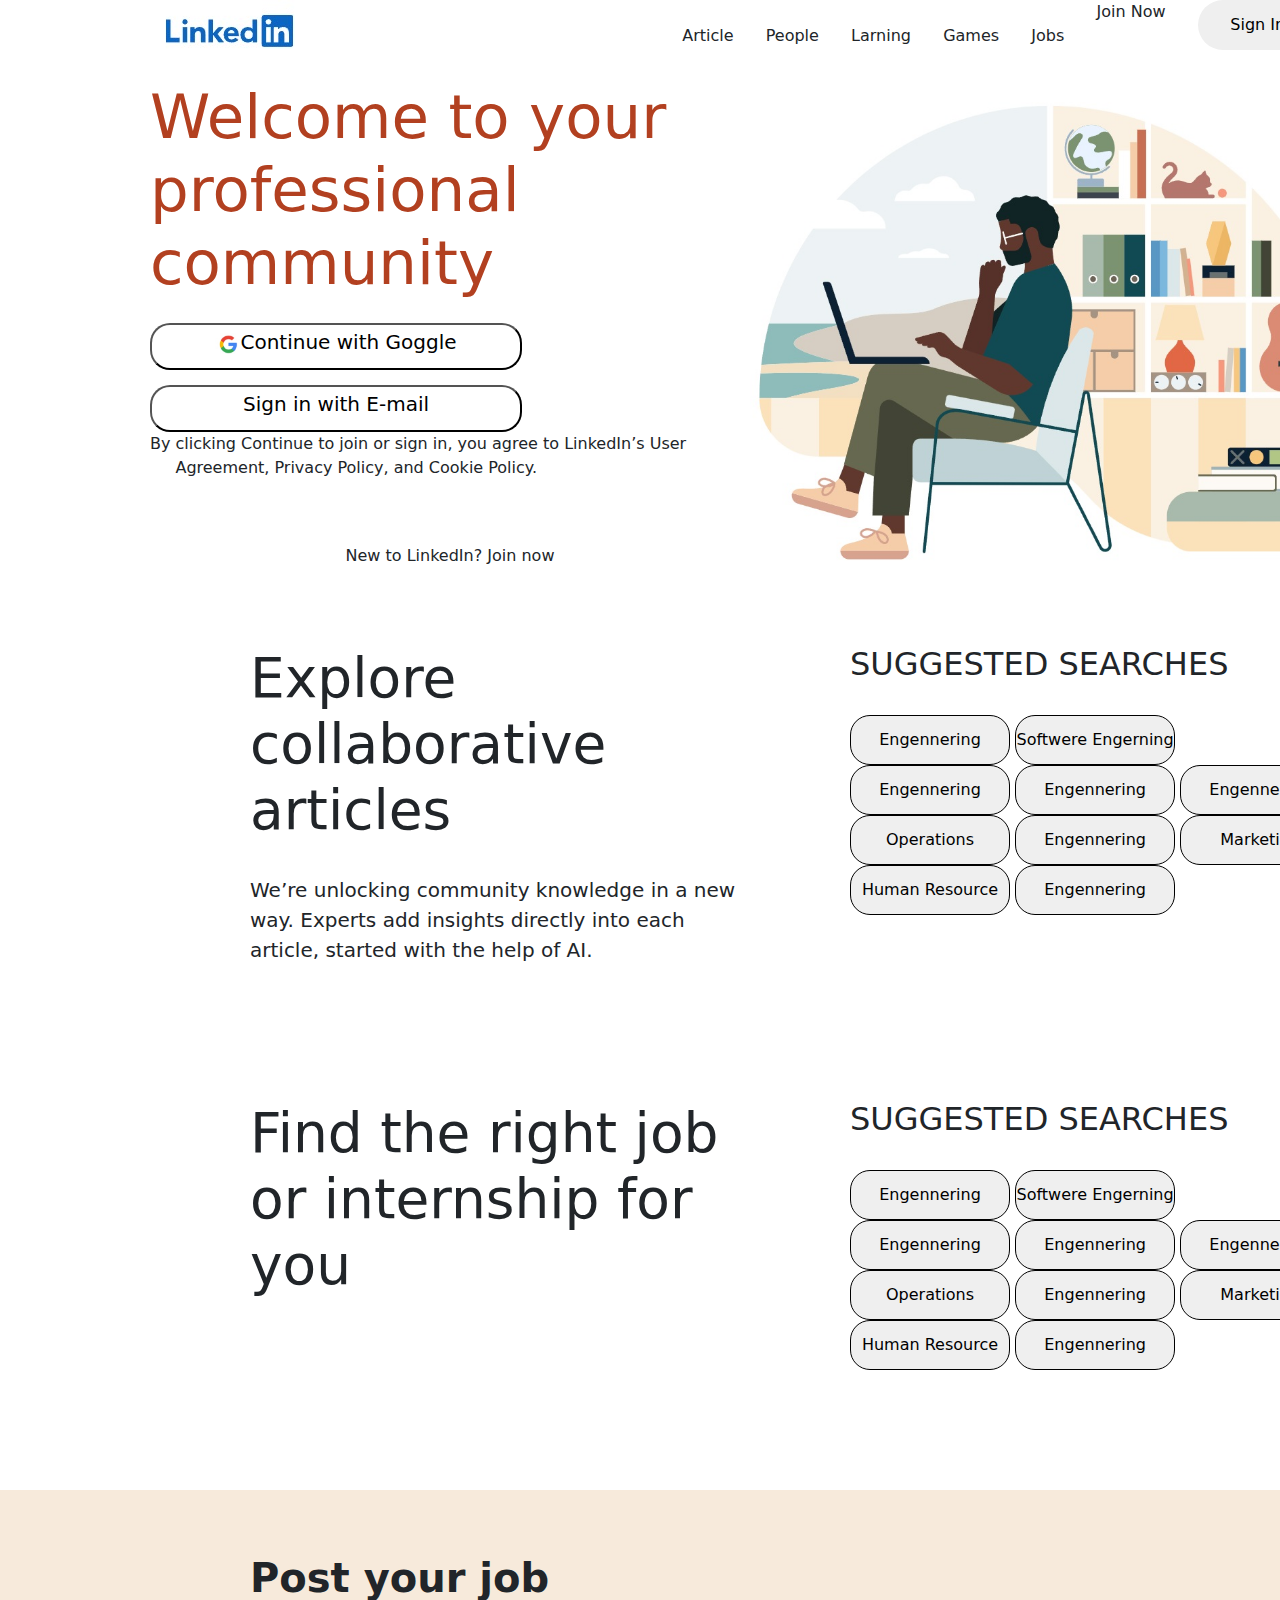
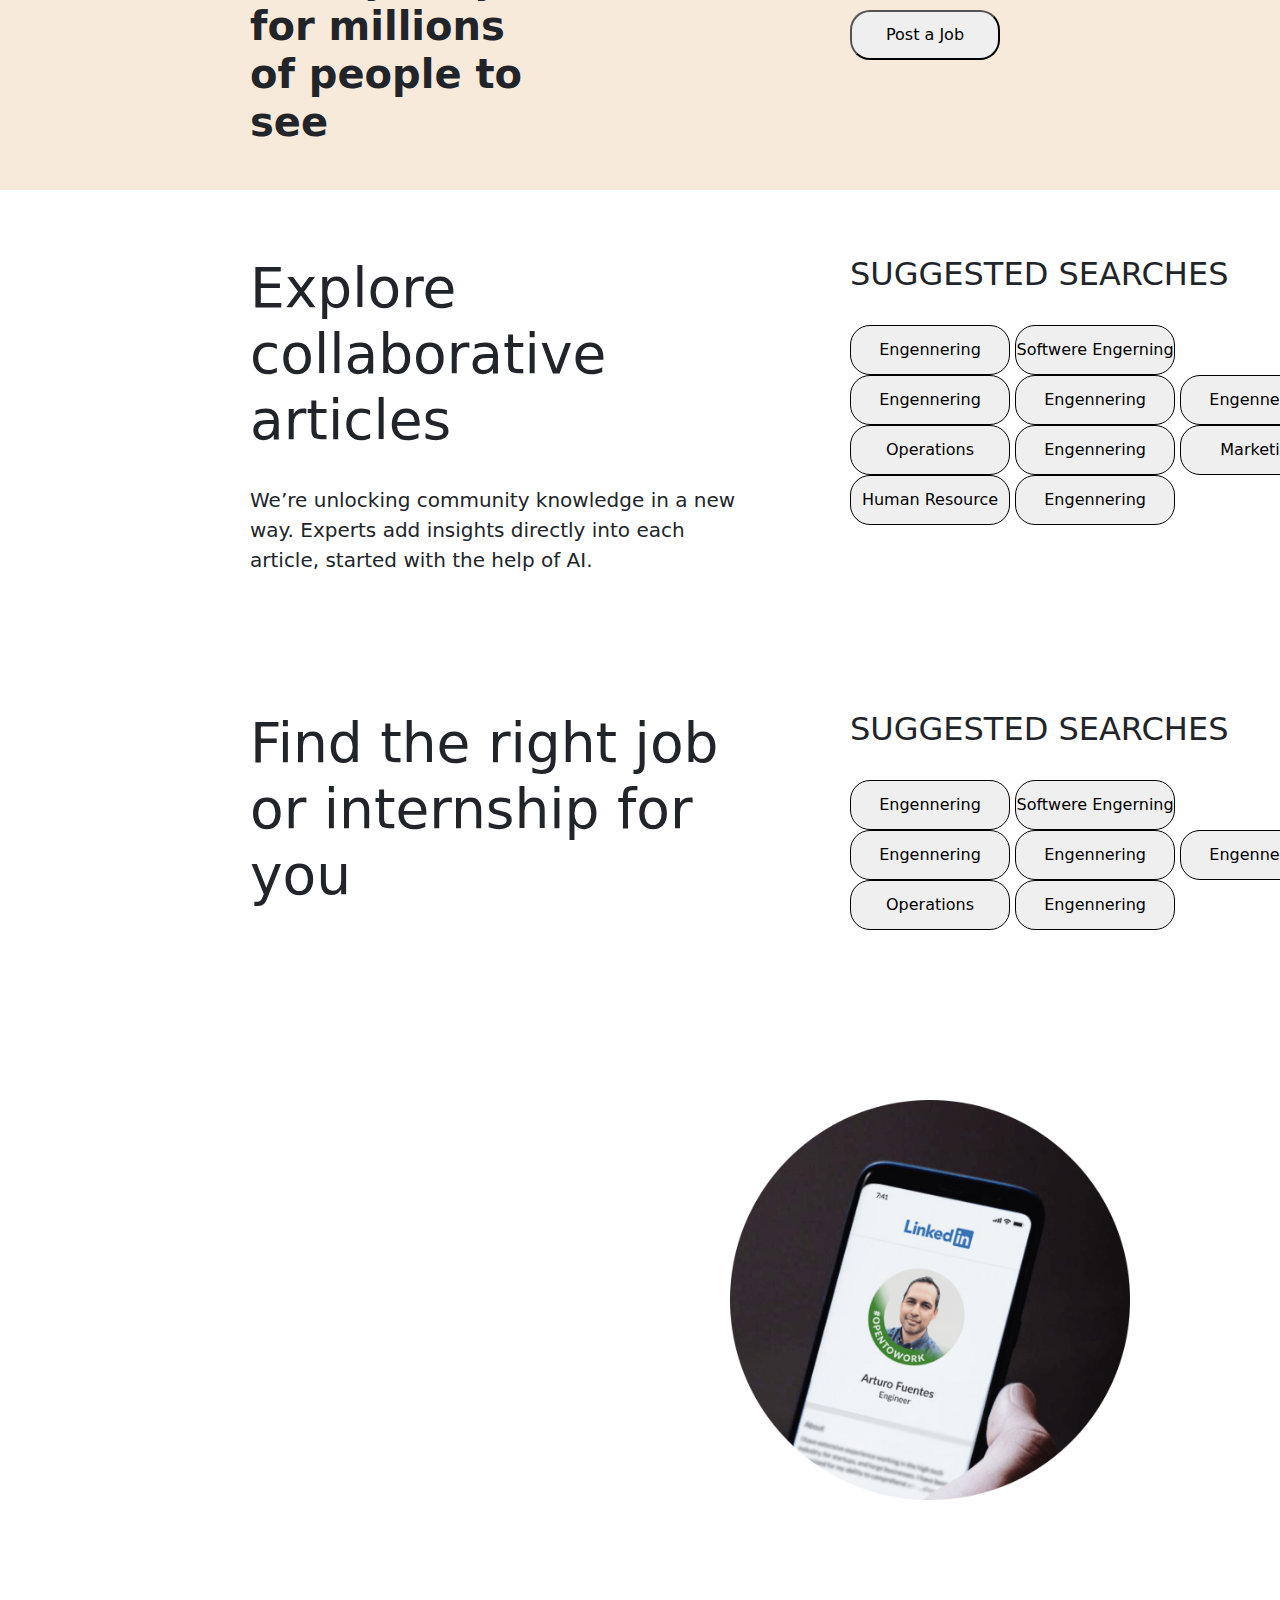
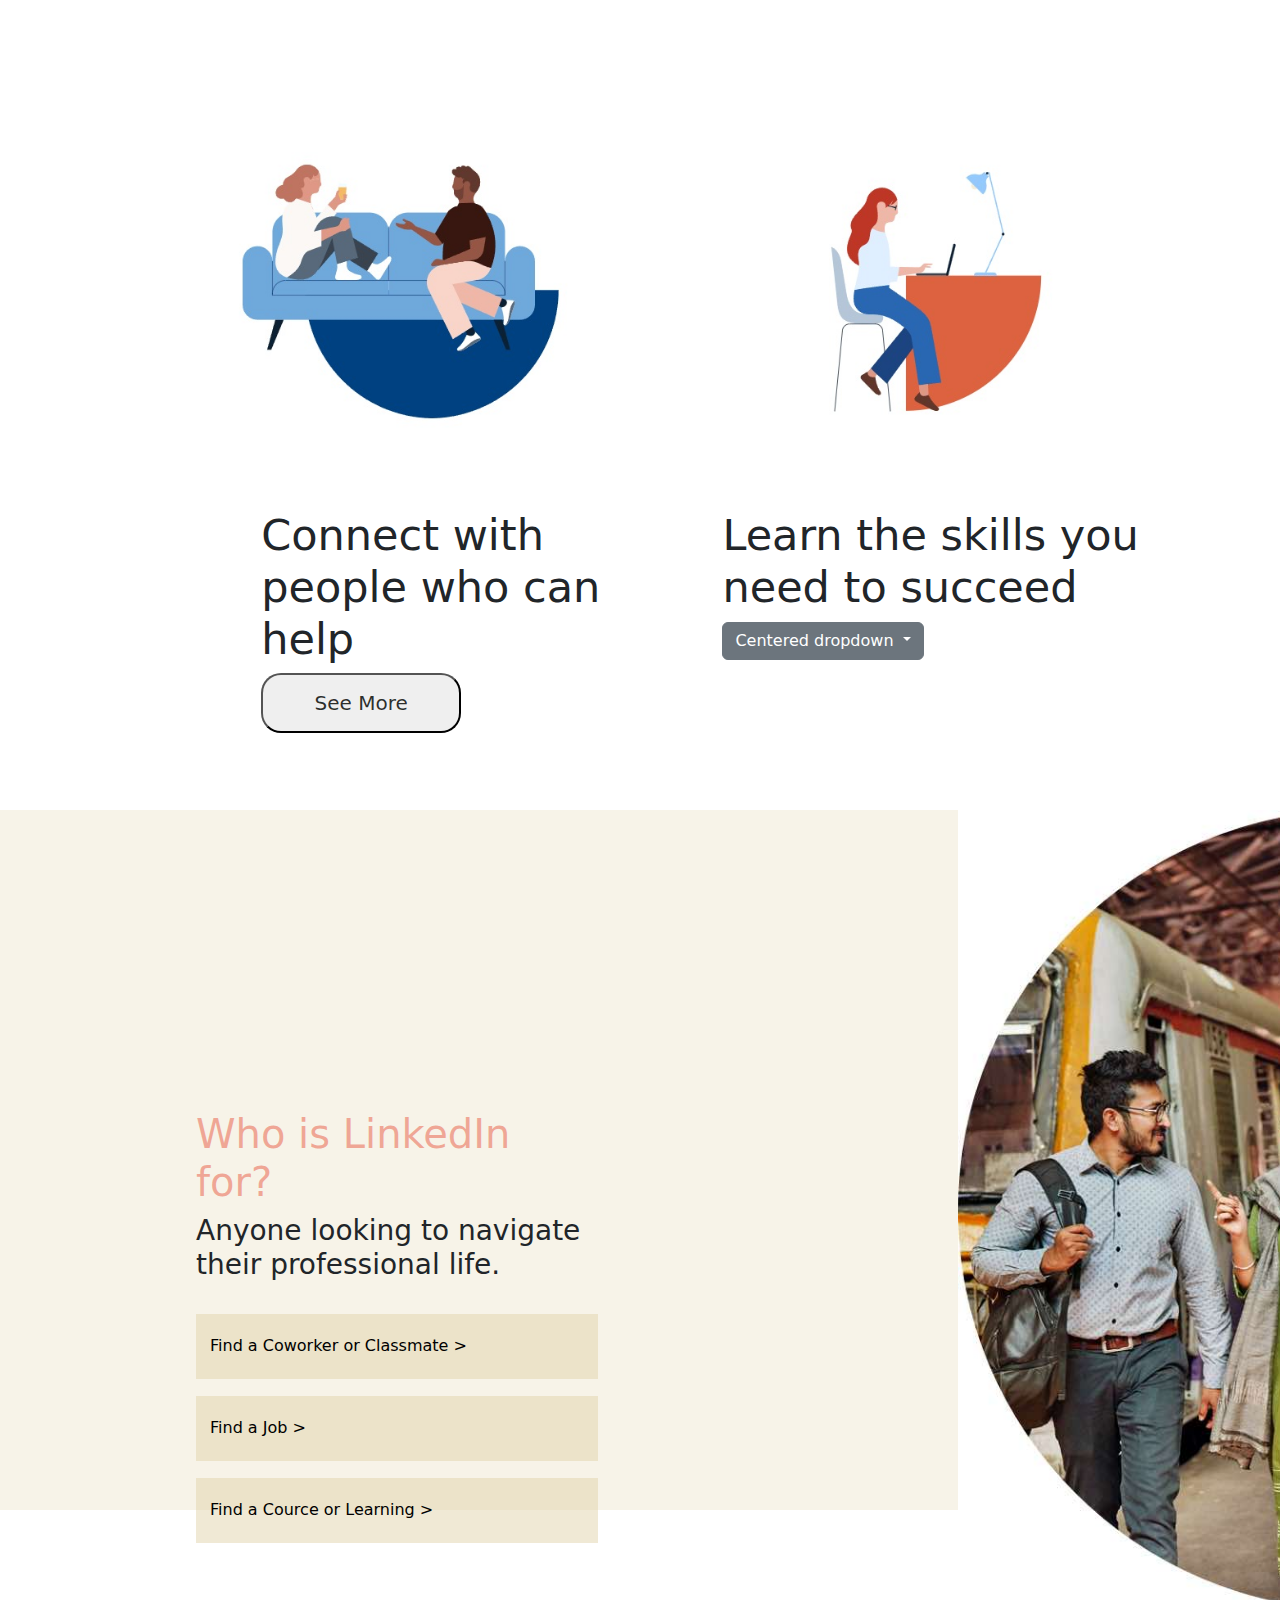
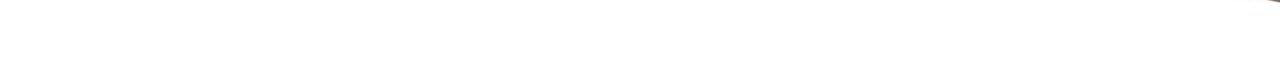
==== index.html @ e053a0ca "first commit" ====
<!DOCTYPE html>
<html lang="en">

<head>
  <meta charset="UTF-8">
  <meta name="viewport" content="width=device-width, initial-scale=1.0">
  <title>LinkDin</title>
  <link rel="stylesheet" href="css/style.css">
  <link rel="stylesheet" href="https://cdnjs.cloudflare.com/ajax/libs/font-awesome/6.6.0/css/all.min.css"
    integrity="sha512-Kc323vGBEqzTmouAECnVceyQqyqdsSiqLQISBL29aUW4U/M7pSPA/gEUZQqv1cwx4OnYxTxve5UMg5GT6L4JJg=="
    crossorigin="anonymous" referrerpolicy="no-referrer" />

  <link rel="stylesheet" href="https://cdn.jsdelivr.net/npm/bootstrap@5.3.3/dist/css/bootstrap.min.css">
</head>

<body>

  <div class="navbar-container">


    <div class="image">
      <img src="image/logo.jpg" alt="">
    </div>

    <div class="Content">
      <a><i class="fa-regular fa-newspaper"></i><br>Article</a>
      <a><i class="fa-solid fa-user-group"></i><br>People</a>
      <a><i class="fa-solid fa-chalkboard"></i><br>Larning</a>
      <a><i class="fa-solid fa-gamepad"></i><br>Games</a>
      <a><i class="fa-solid fa-briefcase"></i><br>Jobs</a>
      <a>Join Now</a>
      <button>Sign In</button>
    </div>
  </div>


  <div class="Container-1">
    <div class="head">
      <h1>Welcome to your professional community</h1>
      <button>
        <h5> <img src="image/goggle logo.jpg" alt="" width="25px">Continue with Goggle</h5>
      </button>
      <button>
        <h5>Sign in with E-mail</h5>
      </button>
      <br>
      <p>By clicking Continue to join or sign in, you agree to LinkedIn’s User<br> &nbsp; &nbsp; &nbsp;Agreement,
        Privacy Policy, and Cookie Policy.</p>
      <br>
      <br>
      <p style="text-align: center;">New to LinkedIn? Join now</p>
    </div>

    <div class="head-img">
      <img src="image/content image.jpg" alt="" style="width: 600px; height: 500px;">


    </div>

  </div>
  <div class="Container-2">

    <div class="head-Container">
      <h1>Explore <br>collaborative <br>articles</h1><br>
      <p>We’re unlocking community knowledge in a new way. Experts add insights directly into each article, started with
        the help of AI.</p>
    </div>
    <div class="button-Container">
      <h2>SUGGESTED SEARCHES</h2><br>
      <button>Engennering</button>
      <button>Softwere Engerning</button><br>
      <button>Engennering</button>
      <button>Engennering</button>
      <button>Engennering</button><br>
      <button>Operations</button>
      <button>Engennering</button>
      <button>Marketing</button><br>
      <button>Human Resource</button>
      <button>Engennering</button><br>


    </div>

  </div>
  <div class="Container-2">

    <div class="head-Container">
      <h1>Find the right job or internship for you</h1>

    </div>
    <div class="button-Container">
      <h2>SUGGESTED SEARCHES</h2><br>
      <button>Engennering</button>
      <button>Softwere Engerning</button><br>
      <button>Engennering</button>
      <button>Engennering</button>
      <button>Engennering</button><br>
      <button>Operations</button>
      <button>Engennering</button>
      <button>Marketing</button><br>
      <button>Human Resource</button>
      <button>Engennering</button><br>


    </div>

  </div>


  <div class="Container-3">
    <h1>Post your job for millions of people to see</h1>

    <button>Post a Job</button>
  </div>
  <div class="Container-2">

    <div class="head-Container">
      <h1>Explore <br>collaborative <br>articles</h1><br>
      <p>We’re unlocking community knowledge in a new way. Experts add insights directly into each article, started with
        the help of AI.</p>
    </div>
    <div class="button-Container">
      <h2>SUGGESTED SEARCHES</h2><br>
      <button>Engennering</button>
      <button>Softwere Engerning</button><br>
      <button>Engennering</button>
      <button>Engennering</button>
      <button>Engennering</button><br>
      <button>Operations</button>
      <button>Engennering</button>
      <button>Marketing</button><br>
      <button>Human Resource</button>
      <button>Engennering</button><br>


    </div>

  </div>
  <div class="Container-2">

    <div class="head-Container">
      <h1>Find the right job or internship for you</h1>

    </div>
    <div class="button-Container">
      <h2>SUGGESTED SEARCHES</h2><br>
      <button>Engennering</button>
      <button>Softwere Engerning</button><br>
      <button>Engennering</button>
      <button>Engennering</button>
      <button>Engennering</button><br>
      <button>Operations</button>
      <button>Engennering</button>

    </div>

  </div>

  <div id="carouselExample" class="carousel slide">
    <div class="carousel-inner">


      <div class="carousel-item active">
        <img src="image/slider-img-1.png" class="d-block w-30" alt="..."
          style="height: 400px; width: 400px; float: right; margin-right: 150px;">
      </div>



      <div class="carousel-item">
        <div class="Container-image">
          <p>Let the right people know you’re open to work
            With the Open To Work feature, you can privately tell recruiters or publicly share with the LinkedIn
            community
            that you are looking for new job opportunities.</p>
        </div>
        <img src="image/slider-img-2.png" class="d-block w-80" alt="...">
      </div>


      <div class="carousel-item">
        <img src="image/slider-img-3.png" class="d-block w-100" alt="...">
      </div>


    </div>
    <button class="carousel-control-prev" type="button" data-bs-target="#carouselExample" data-bs-slide="prev">
      <span class="carousel-control-prev-icon" aria-hidden="true"></span>
      <span class="visually-hidden">Previous</span>
    </button>


    <button class="carousel-control-next" type="button" data-bs-target="#carouselExample" data-bs-slide="next">
      <span class="carousel-control-next-icon" aria-hidden="true"></span>
      <span class="visually-hidden">Next</span>
    </button>

    <div class="Image-Container">
      <img src="image/two-people.jpg" alt="" style="width: 900px; margin-left: 200px; margin-top: 200px;">
    </div>

    <div class="Container-5">
      <div class="Box-1">
        <h1>Connect with people who can help</h1>
        <button>See More</button>
      </div>
      <div class="Box-2">
        <h1>Learn the skills you<br> need to succeed</h1>
        <div class="dropdown-center">
          <button class="btn btn-secondary dropdown-toggle" type="button" data-bs-toggle="dropdown"
            aria-expanded="false">
            Centered dropdown
          </button>
          <ul class="dropdown-menu">
            <li><a class="dropdown-item" href="#">Action</a></li>
            <li><a class="dropdown-item" href="#">Action two</a></li>
            <li><a class="dropdown-item" href="#">Action three</a></li>
          </ul>
        </div>
      </div>
    </div>


  </div>

  <div class="Container-6">
    <div class="Content-box">
      <h1 style="color: rgba(235, 120, 100, 0.629);">Who is LinkedIn for?</h1>
      <h3>Anyone looking to navigate their professional life.</h3>
      <br>
      <button>Find a Coworker or Classmate ></button><br>

      <button>Find a Job  ></button><br>
      <button>Find a Cource or Learning  ></button>

    </div>
    <div style="margin-left: 360px;"><img src="image/three-people.jpeg" alt="" style="float: right; width: 800px;"></div>
      
  </div>

  <video src="https://youtu.be/7OJuoGbgITE?si=mPmykkMIk-K4fENj" width="100px" height="150px" ></video>








</body>

</html>
---- css/style.css ----
*{
    margin: 0;
    padding: 0;
}

.navbar-container{
    height: 80px;
    width: 1200px;
    margin-left: 150px;
    display: flex;
    
}
.Content{
    height:80px;
    width: 700px;
    display: flex;

    justify-content: space-evenly;
        position: relative;
    right: -341px;
    
}
.Content button{
    border: 1px solid black;
    height: 50px;
    width: 120px;
    border-radius: 30px;
    border: none;
}
.Container-1{
    height: 500px;
    width: 1300px;
    margin-left: 150px;
    
    display: flex;
}
.head{
    height: 470px;
    width: 600px;
    
}
.head h1{
    font-size: 61px;
    font-weight: 100;
    color: #B24020;
}
.head button{
    height: 47px;
    background-color: transparent;
    width: 372px;
    border-radius: 20px;
    margin-top: 15px;
}

.Container-2{
    height: 400px;
    width: 1300px;
    margin-left: 150px;

    display: flex;
    justify-content:space-evenly;
    align-items: center;
    margin-top: 55px;
}
.head-Container{
    height: 380px;
    width: 500px;

}
.head-Container h1{
font-size: 55px;
font-weight: 100;
}
.head-Container p{
    font-size: 20px;
}
.button-Container{
    height: 380px;
    width: 500px;
    
}
.button-Container button{
    height: 50px;
    width: 160px;
    border-radius: 20px;
    border: 1px solid black;
}
.Container-3{
    height: 300px;
    background-color: rgba(227, 183, 129, 0.286);
    display: flex;
    
    padding-bottom: 1px;
}
.Container-3 h1{
    height: 290px;
    width: 300px;
    margin-left: 250px;
    padding-top: 64px;
    
    font-size: 40px;
    font-weight: 600;

}
.Container-3 button{
    height: 50px;
    width: 150px;
 margin-top: 120px;
 margin-left: 300px;
    border-radius: 20px;
    
}
.Container-4{
    height: 700px;
    width: 1300px;
    
    display: flex;
}
.Container-4-Content{
    height: 400px;
    width: 400px;
    background-color: rgba(0, 255, 255, 0.519);
}
.Container-image{
    height: 300px;
    width: 500px;
    background-color: rgb(132, 109, 80);
}
.Container-5{
    height: 250px;
    width: 1000px;
    
    margin-left: 200px;
    display: flex;
    justify-content: space-evenly;
    margin-top: 50px;

}
.Box-1{
    height: 249px;
     width: 400px; 
    
}
.Box-1 button{
    height: 60px;
    width: 200px;
    border-radius: 20px;
    
    color: rgba(17, 20, 17, 0.89);
    font-size: 20px;

}
.Box-1 h1{
    font-size: 43px;
    font-weight: 400;
    
}
.Box-2 h1{
    font-size: 43px;
    font-weight: 400;
    
}
.Container-6{
    height: 700px;
    width: 100%;
    background-color: rgba(222, 208, 166, 0.253);
    margin-top: 50px;
    display: flex;
    
}
.Content-box{
    position: relative;
    top: 300px;
    margin-left: 196px;
    height: 400px;
    width: 45%;
    
}
.Content-box button{
    text-align: start;
    width: 402px;
    height: 65px;
    margin-bottom: 17px;
    border: none;
    padding-left: 14px;
    background-color: rgba(222, 208, 166, 0.467);


}
.Container-7{
    margin-top: 80px;
    height: 500px;
    width: 100%;
    background-color: rgba(225, 238, 130, 0.468);
    
}
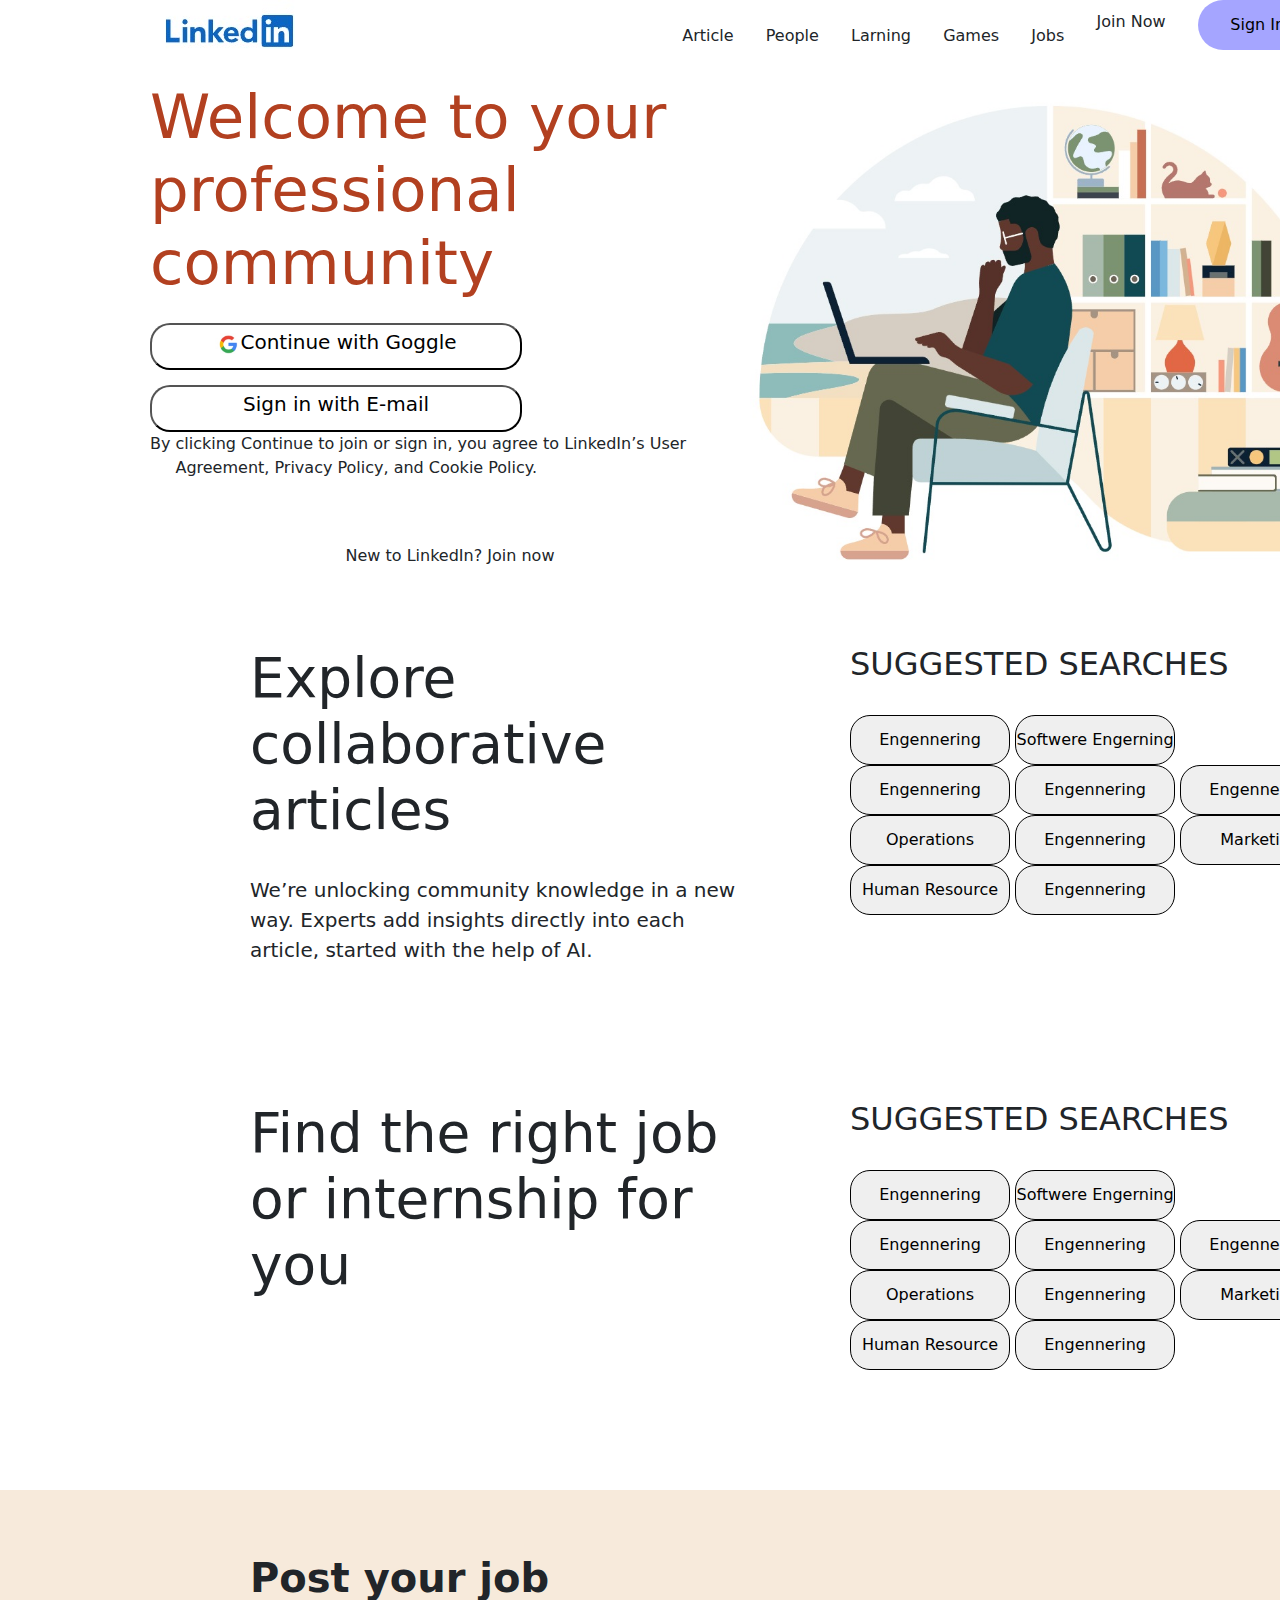
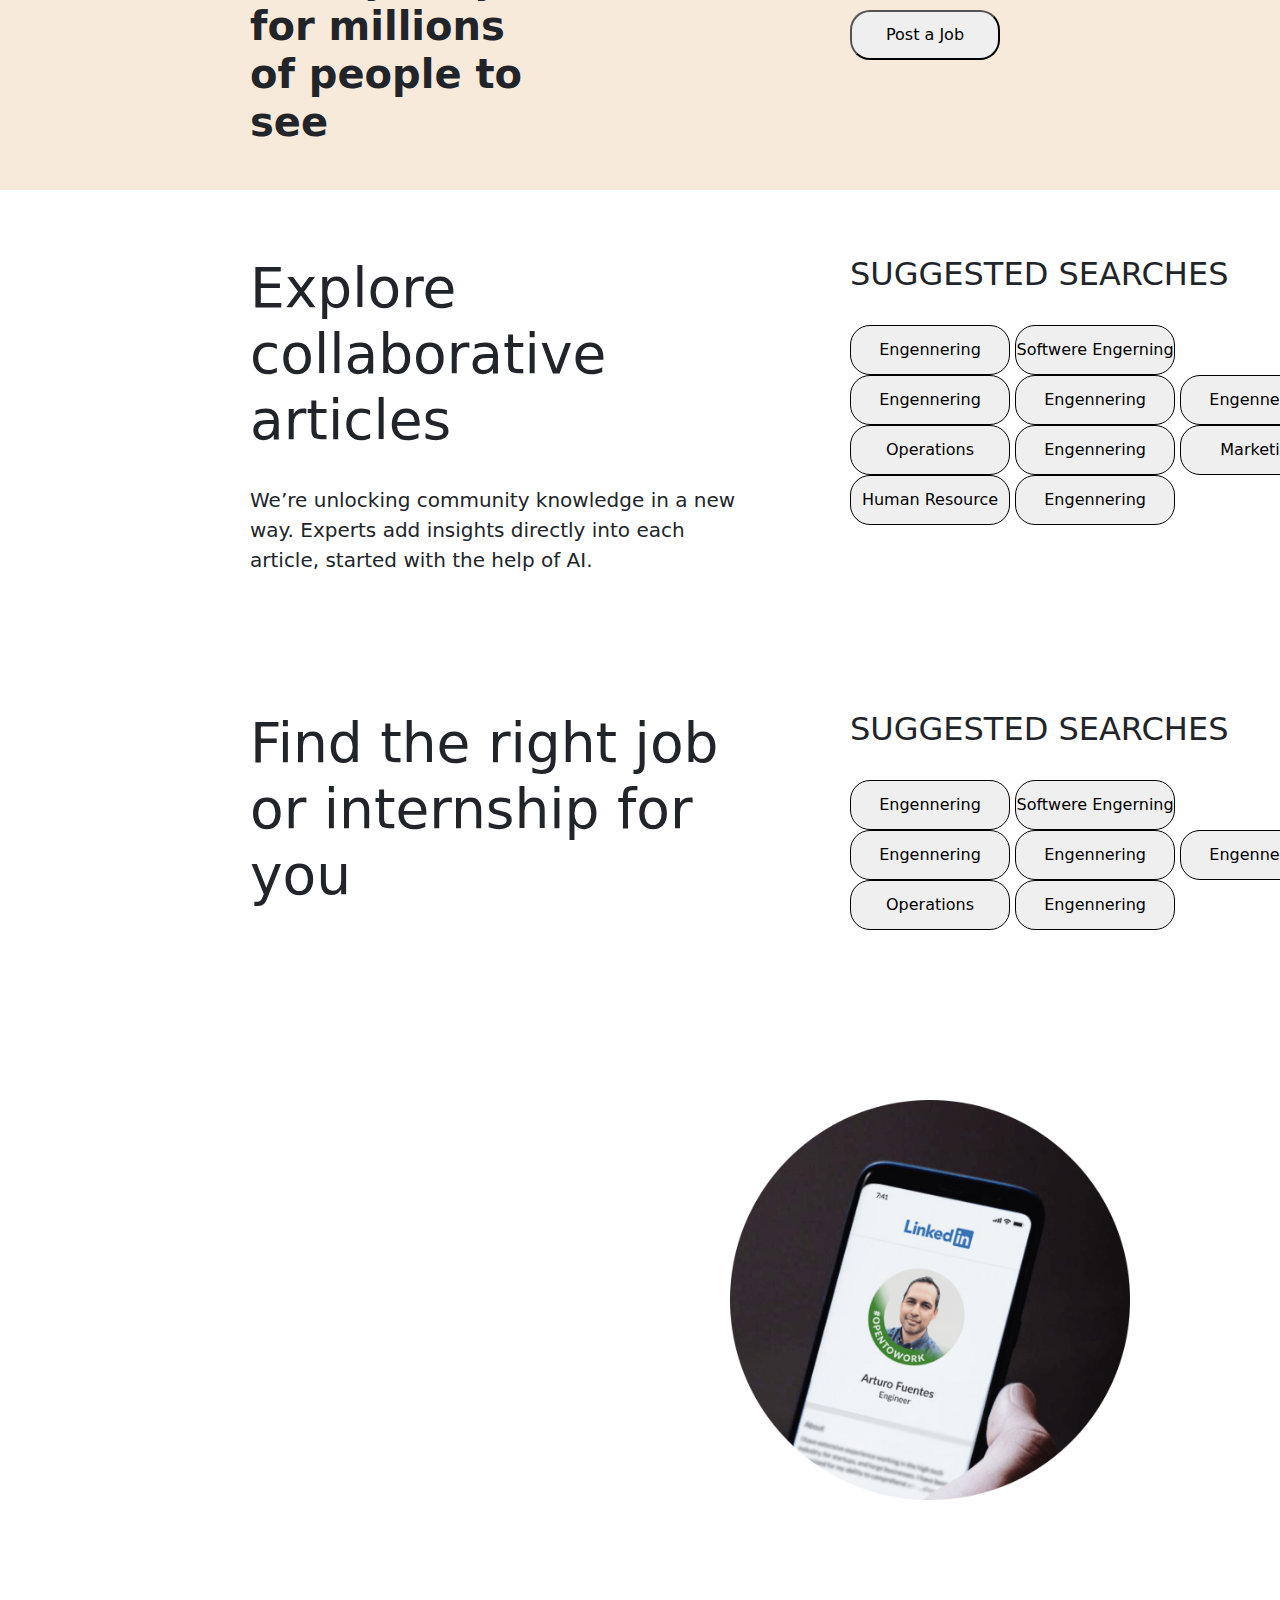
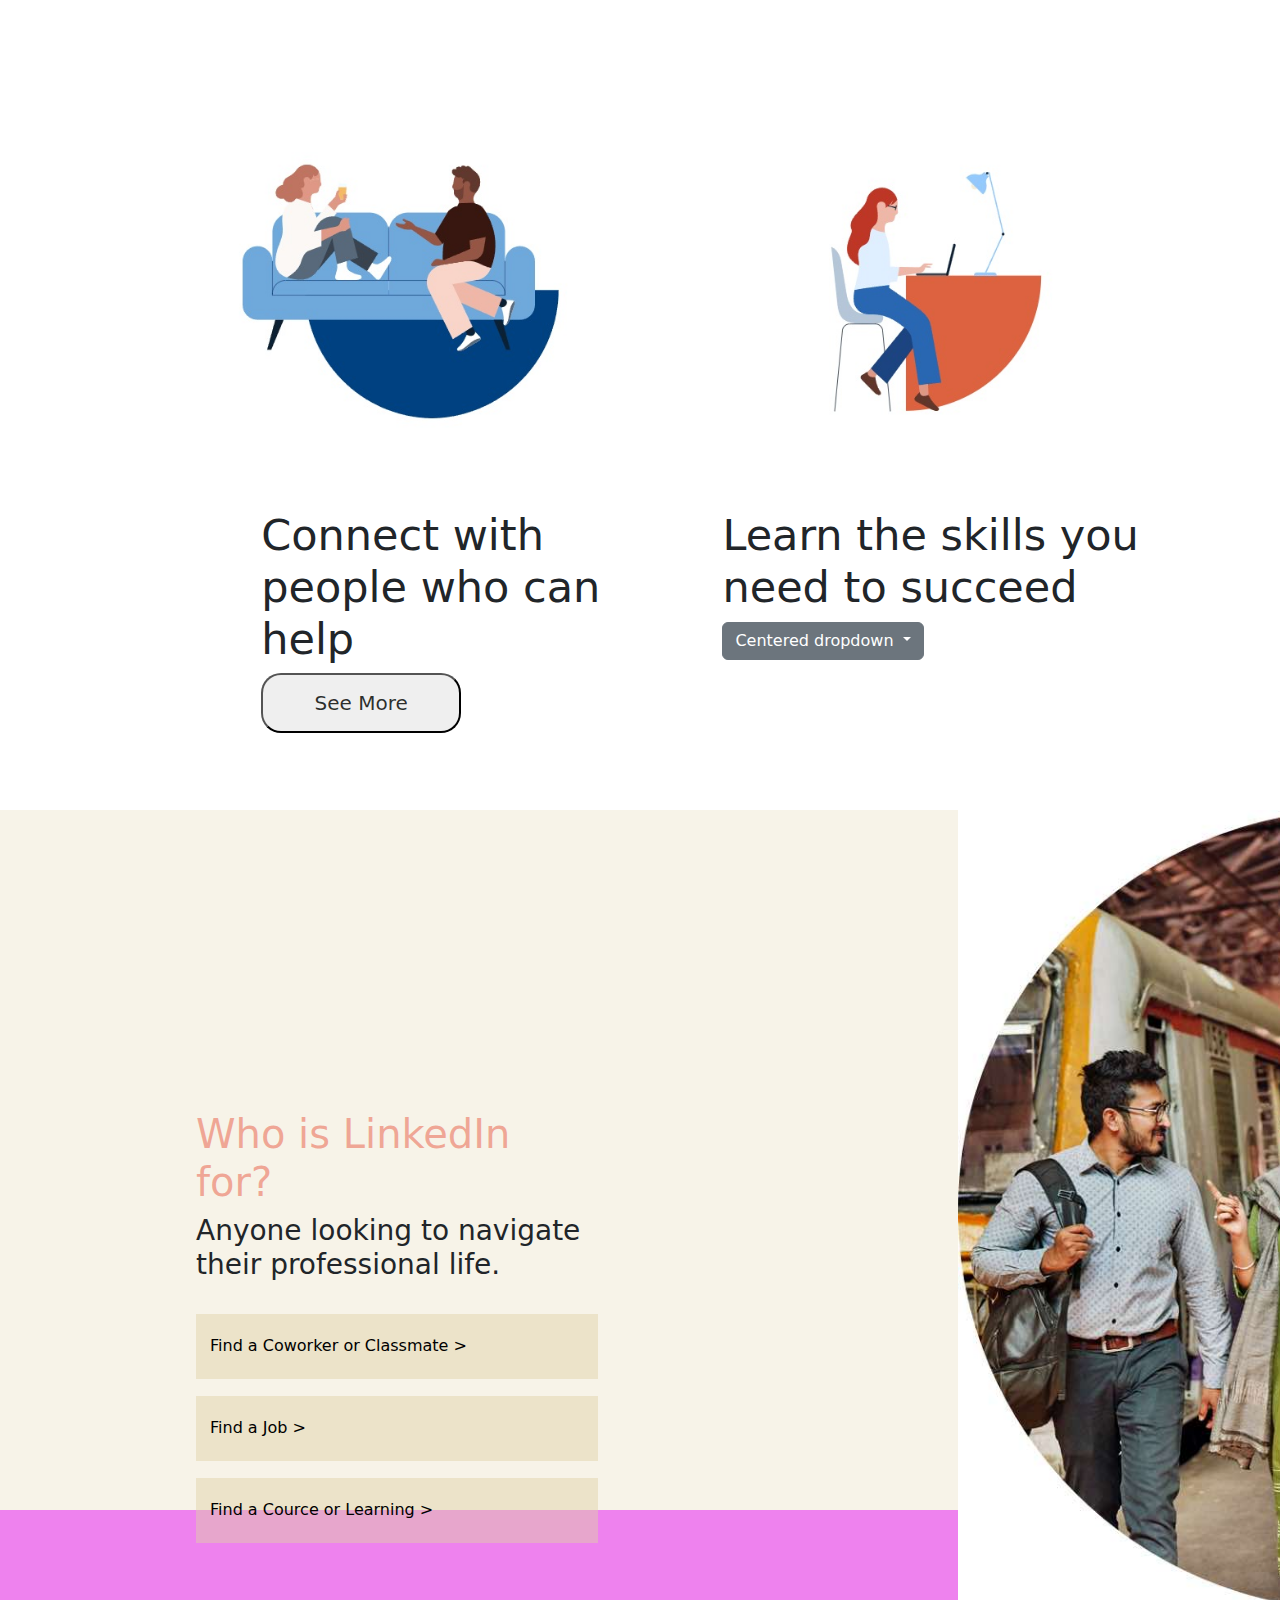
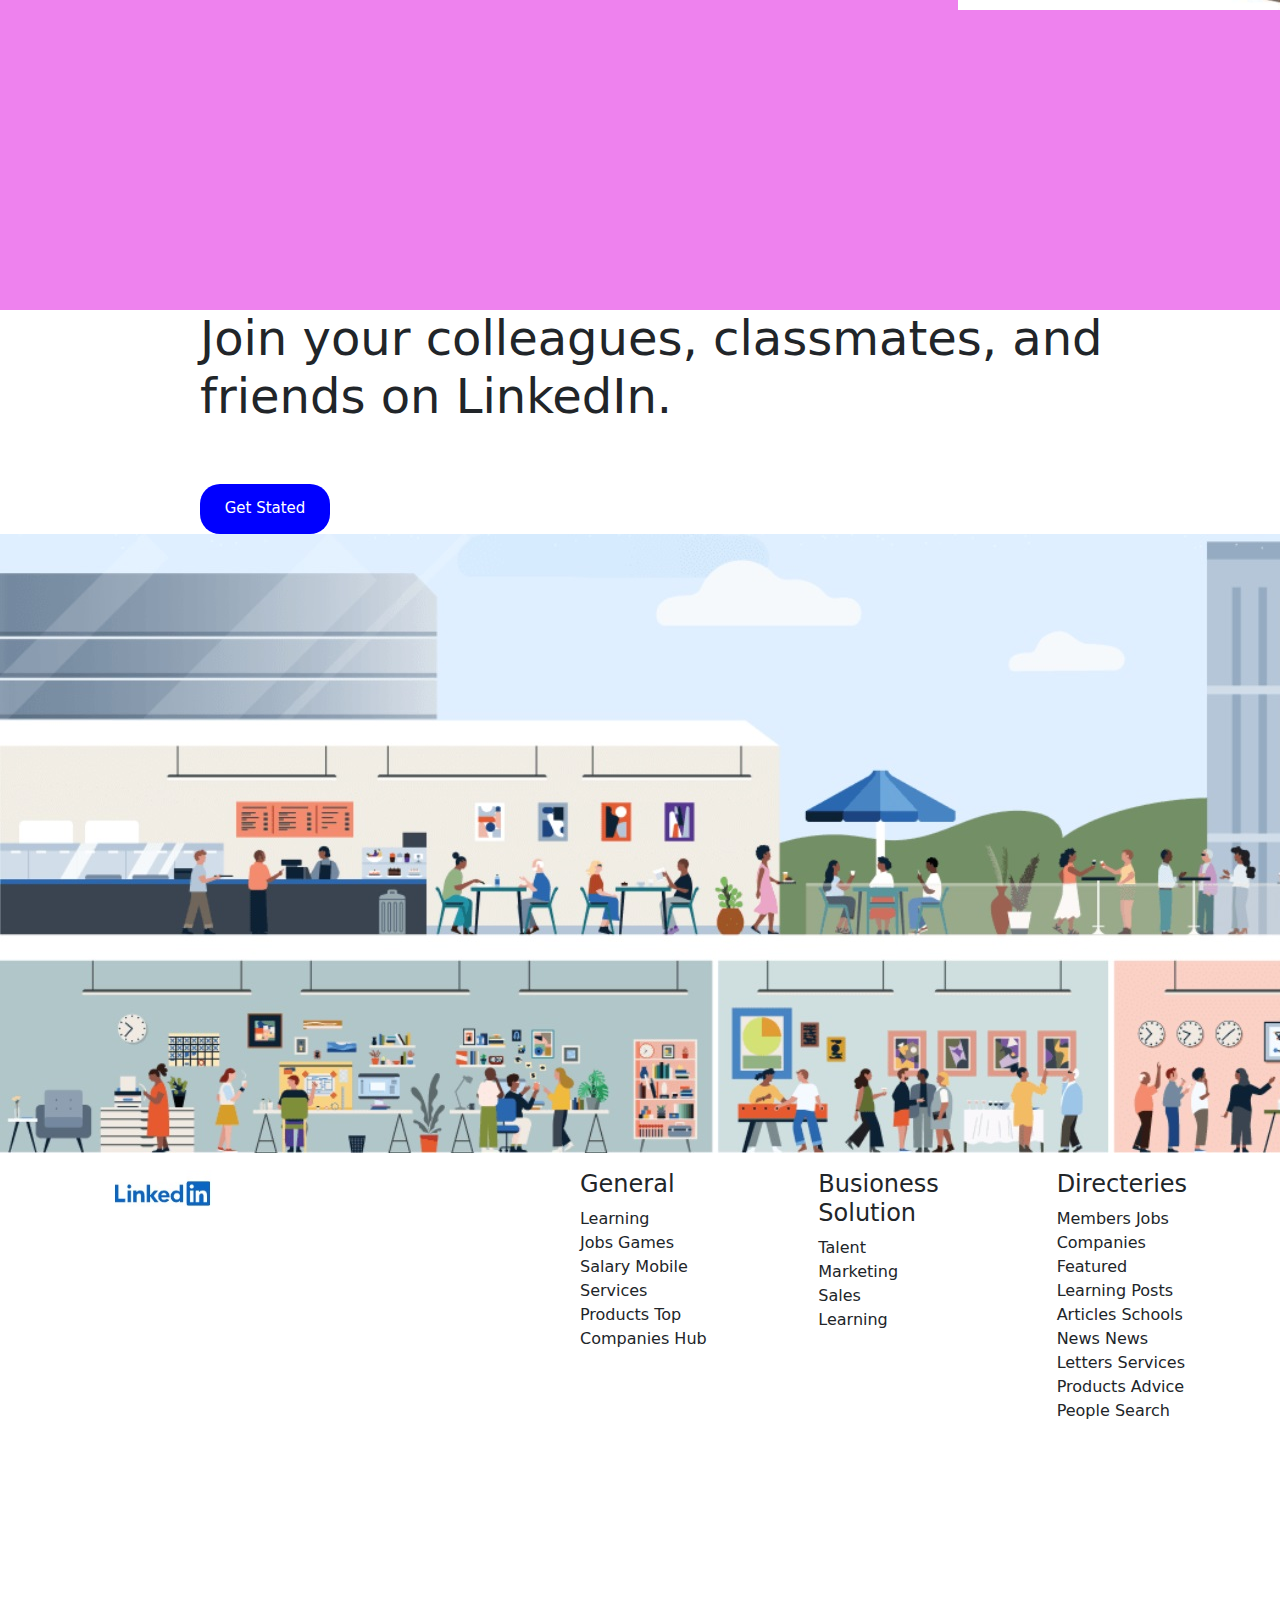
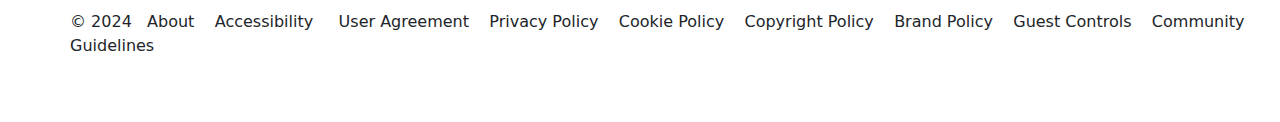
==== commit b22d6995: "linkdin project completed" ====
--- a/index.html
+++ b/index.html
@@ -23,12 +23,12 @@
     </div>
 
     <div class="Content">
-      <a><i class="fa-regular fa-newspaper"></i><br>Article</a>
-      <a><i class="fa-solid fa-user-group"></i><br>People</a>
-      <a><i class="fa-solid fa-chalkboard"></i><br>Larning</a>
-      <a><i class="fa-solid fa-gamepad"></i><br>Games</a>
-      <a><i class="fa-solid fa-briefcase"></i><br>Jobs</a>
-      <a>Join Now</a>
+      <a><i class="fa-regular fa-newspaper" style="margin-left: 13px;"></i><br>Article</a>
+      <a><i class="fa-solid fa-user-group" style="margin-left: 13px;"></i><br>People</a>
+      <a><i class="fa-solid fa-chalkboard" style="margin-left: 13px;"></i><br>Larning</a>
+      <a><i class="fa-solid fa-gamepad" style="margin-left: 13px;"></i><br>Games</a>
+      <a><i class="fa-solid fa-briefcase" style="margin-left: 13px;"></i><br>Jobs</a>
+      <a style="margin-top: 10px;">Join Now</a>
       <button>Sign In</button>
     </div>
   </div>
@@ -238,13 +238,72 @@
       
   </div>
 
-  <video src="https://youtu.be/7OJuoGbgITE?si=mPmykkMIk-K4fENj" width="100px" height="150px" ></video>
-
-
-
-
-
-
+ <div class="video-Container">
+
+ </div>
+ <div class="Container-8">
+  <div class="Container-8-head">
+    <h2>Join your colleagues, classmates, and friends on LinkedIn.</h2>
+    <button>Get Stated</button>
+  </div>
+  <img src="image/main-image-full.jpg" alt="">
+ </div>
+
+ <div class="Container-footer">
+  <div class="seCtion-1" > 
+    <img src="image/logo.jpg" alt="" style="width: 119px;">
+  </div>
+  <div class="seCtion-1"></div>
+  <div class="seCtion-1"><h4>General</h4>
+    <p>
+      Learning<br>
+      Jobs
+      Games
+      Salary
+      Mobile
+      Services
+      Products
+      Top Companies Hub </p>
+    </div>
+  
+  <div class="seCtion-1"><h4>Busioness Solution</h4>
+    <p>
+      Talent <br>
+      Marketing <br>
+       Sales <br>
+      Learning</p></div>
+  <div class="seCtion-1"><h4>Directeries</h4>
+    <p>
+      Members
+      Jobs
+      Companies
+      Featured
+      Learning
+      Posts
+      Articles
+      Schools
+      News
+      News Letters
+      Services
+      Products
+      
+      Advice
+     People Search</p></div>
+
+
+
+ </div>
+
+ <p style="margin-left: 70px;">© 2024
+  &nbsp; About &nbsp;
+  &nbsp;Accessibility &nbsp;
+  &nbsp;  User Agreement&nbsp;
+  &nbsp; Privacy Policy&nbsp;
+  &nbsp;  Cookie Policy&nbsp;
+  &nbsp; Copyright Policy&nbsp;
+  &nbsp; Brand Policy&nbsp;
+  &nbsp;  Guest Controls&nbsp;
+  &nbsp; Community Guidelines&nbsp;</p><br> <br>
 
 
 </body>
--- a/css/style.css
+++ b/css/style.css
@@ -26,6 +26,7 @@
     width: 120px;
     border-radius: 30px;
     border: none;
+    background-color: rgba(0, 0, 255, 0.351);
 }
 .Container-1{
     height: 500px;
@@ -193,4 +194,50 @@
     width: 100%;
     background-color: rgba(225, 238, 130, 0.468);
     
-}+}
+.video-Container{
+
+    height: 400px;
+    width: 100%;
+    background-color: violet;    
+
+}
+
+.Container-8{
+    height: 700px;
+    width: 100%;
+    
+}
+.Container-8-head h2{
+    font-size: 3rem;
+    font-weight: 300;
+    margin-left: 200px;
+    padding-bottom: 50px;
+}
+.Container-8-head button{
+    height: 50px;
+    width: 130px;
+    background-color: blue;
+    color: white;
+    border-radius: 20px;
+    border: none;
+    font-size: 15px;
+    margin-left: 200px;
+}
+.Container-footer
+{
+    height: 600px;
+    width: 100%;
+    
+    display: flex;
+    justify-content: space-evenly;
+    
+}
+.seCtion-1{
+    height: 300px;
+    width: 150px;
+    
+    margin-top: 160px;
+    padding-left: 15px;
+
+}
